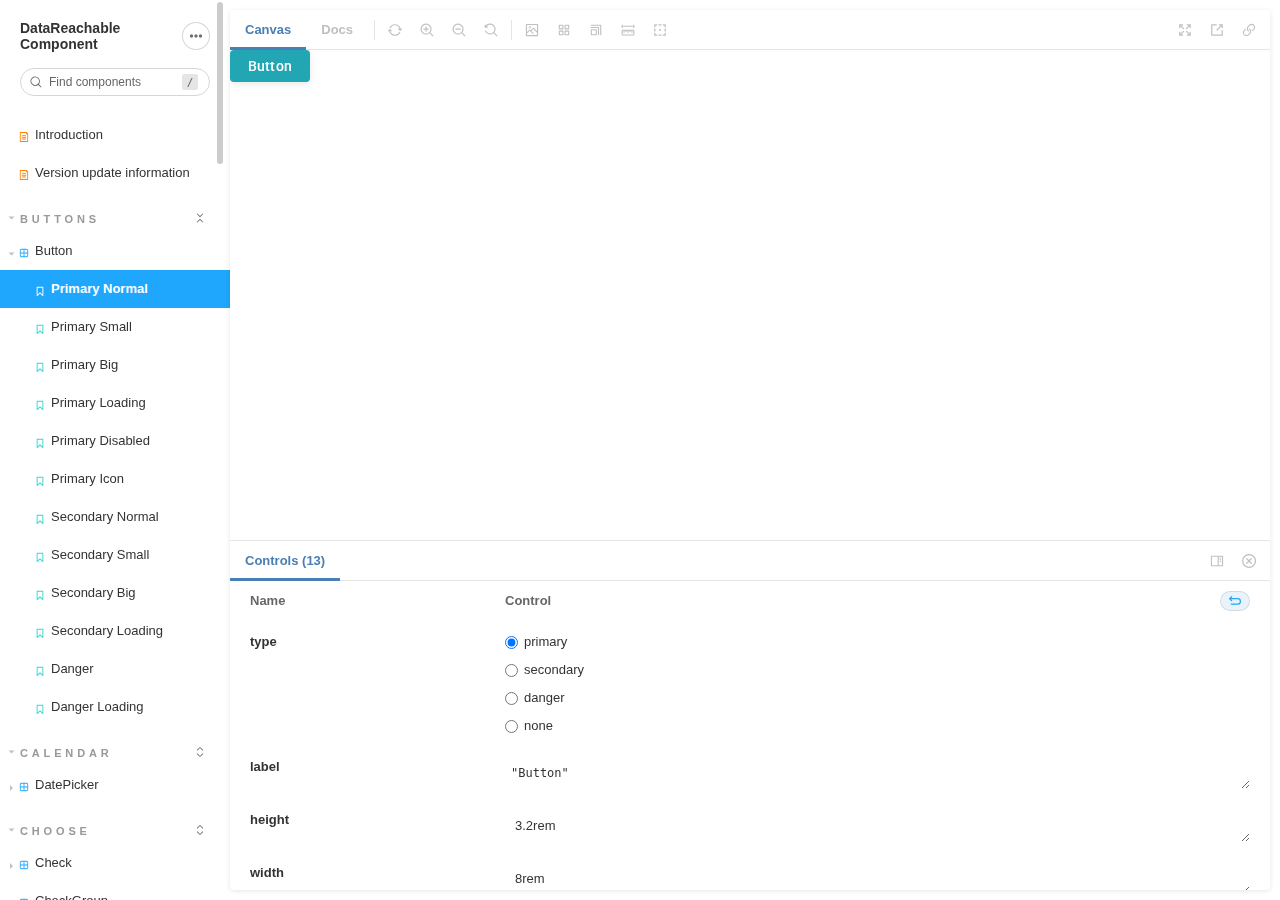
==== index.html @ a9576462 "Deploying to gh-pages from @ zhoubin-datareachable/storybook-docs@7073ff83289f459dd1b6358c4068d77d49" ====
<!doctype html><html lang="en"><head><link rel='icon' href='favicon.ico' type='image/x-icon'><meta charset="utf-8"/><title>Webpack App</title><meta name="viewport" content="width=device-width,initial-scale=1"/><style>html, body {
    overflow: hidden;
    height: 100%;
    width: 100%;
    margin: 0;
    padding: 0;
  }

  * {
    box-sizing: border-box;
  }</style><script>/* globals window */
  /* eslint-disable no-underscore-dangle */
  try {
    if (window.top !== window) {
      window.__REACT_DEVTOOLS_GLOBAL_HOOK__ = window.top.__REACT_DEVTOOLS_GLOBAL_HOOK__;
    }
  } catch (e) {
    // eslint-disable-next-line no-console
    console.warn('unable to connect to top frame for connecting dev tools');
  }

  window.onerror = function onerror(message, source, line, column, err) {
    if (window.CONFIG_TYPE !== 'DEVELOPMENT') return;
    // eslint-disable-next-line no-var, vars-on-top
    var xhr = new window.XMLHttpRequest();
    xhr.open('POST', '/runtime-error');
    xhr.setRequestHeader('Content-Type', 'application/json;charset=UTF-8');
    xhr.send(
      JSON.stringify({
        /* eslint-disable object-shorthand */
        message: message,
        source: source,
        line: line,
        column: column,
        error: err && { message: err.message, name: err.name, stack: err.stack },
        origin: 'manager',
        /* eslint-enable object-shorthand */
      })
    );
  };</script><style>/* [role="main"] {
        box-shadow: none !important;
    }
    .sidebar-container {
        border-right: 1px solid rgba(0, 0, 0, 0.1);
    }
    [data-selected="true"] {
        background-color: rgba(71, 141, 165, 0.5) !important;
    }*/

    .sidebar-item {
        line-height: 2rem;
        align-items: center !important;
    }
  /* .   .sidebar-item:not([data-selected="true"]):hover {
        background-color: rgba(71, 141, 165, 0.1) !important;
    }
    .sidebar-item svg {
        margin-top: 0 !important;
    }
    .sidebar-item span {
        margin-top: 0 !important;
    }
    .sidebar-item ~ a {
        visibility: hidden;
        opacity: 0;
    }
    [role="main"] > [class*="css"] > [class*="css"]:nth-child(2) {
        display: none;
    } */</style><style>#root[hidden],
      #docs-root[hidden] {
        display: none !important;
      }</style></head><link rel='icon' href='favicon.ico' type='image/x-icon'><body><div id="root"></div><div id="docs-root"></div><script>window['CONFIG_TYPE'] = "PRODUCTION";
          
      
          
            window['LOGLEVEL'] = "info";
          
      
          
            window['FEATURES'] = {"postcss":true,"emotionAlias":false,"warnOnLegacyHierarchySeparator":true,"buildStoriesJson":false,"storyStoreV7":false,"modernInlineRender":false,"breakingChangesV7":false,"interactionsDebugger":false,"babelModeV7":true,"argTypeTargetsV7":false,"previewMdx2":true};
          
      
          
      
          
      
          
            window['DOCS_MODE'] = false;</script><script src="runtime~main.6944901b0c52d4bd6587.manager.bundle.js"></script><script src="483.314c684b0f0c65be12e6.manager.bundle.js"></script><script src="main.fa3c6bc3e0040abac48f.manager.bundle.js"></script></body></html>
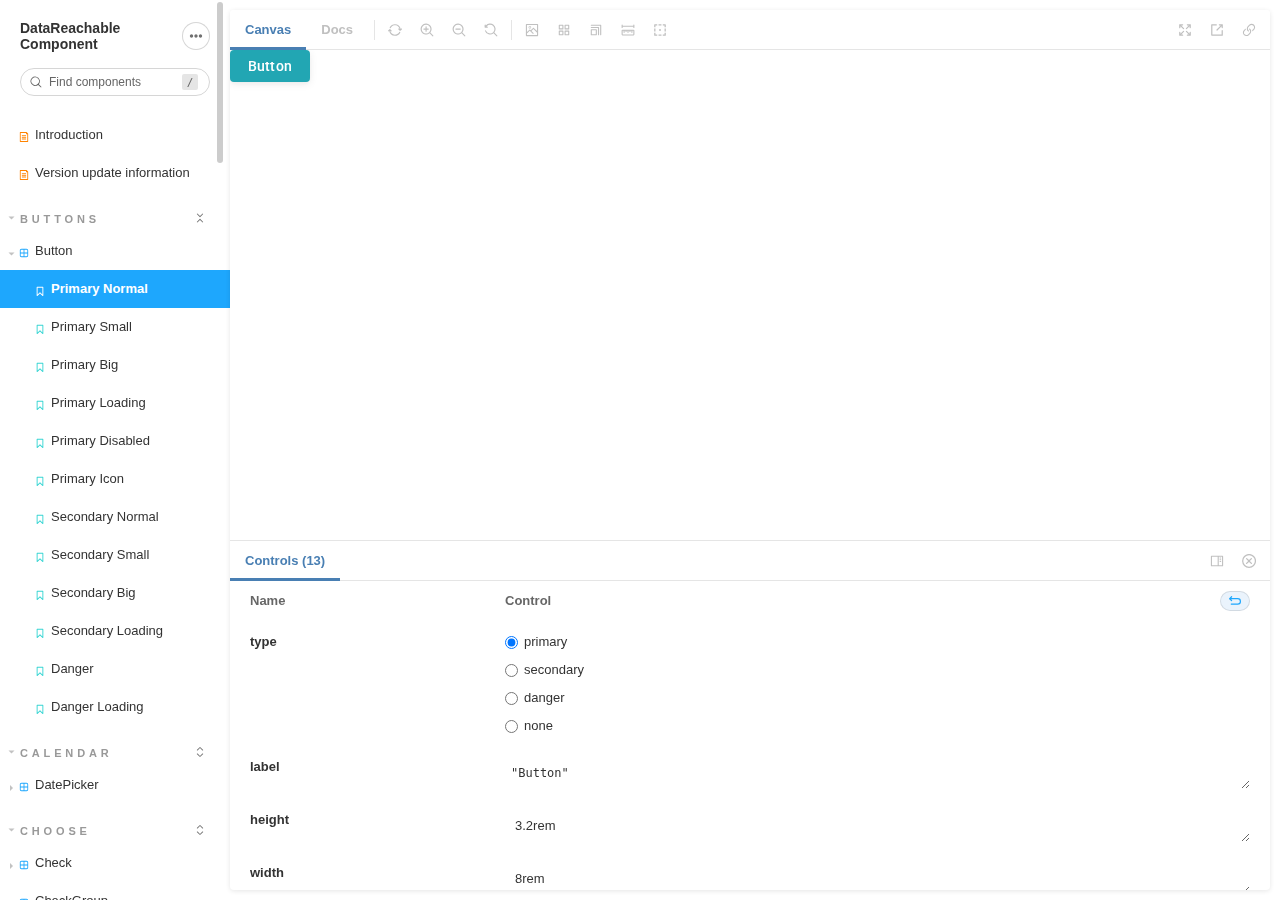
==== commit dce76eff: "Deploying to gh-pages from @ zhoubin-datareachable/storybook-docs@7073ff83289f459dd1b6358c4068d77d49" ====
--- a/index.html
+++ b/index.html
@@ -85,4 +85,4 @@
           
       
           
-            window['DOCS_MODE'] = false;</script><script src="runtime~main.6944901b0c52d4bd6587.manager.bundle.js"></script><script src="483.314c684b0f0c65be12e6.manager.bundle.js"></script><script src="main.fa3c6bc3e0040abac48f.manager.bundle.js"></script></body></html>+            window['DOCS_MODE'] = false;</script><script src="runtime~main.e629d0972bc06aa60538.manager.bundle.js"></script><script src="483.c1e799ca98728b579c51.manager.bundle.js"></script><script src="main.fa3c6bc3e0040abac48f.manager.bundle.js"></script></body></html>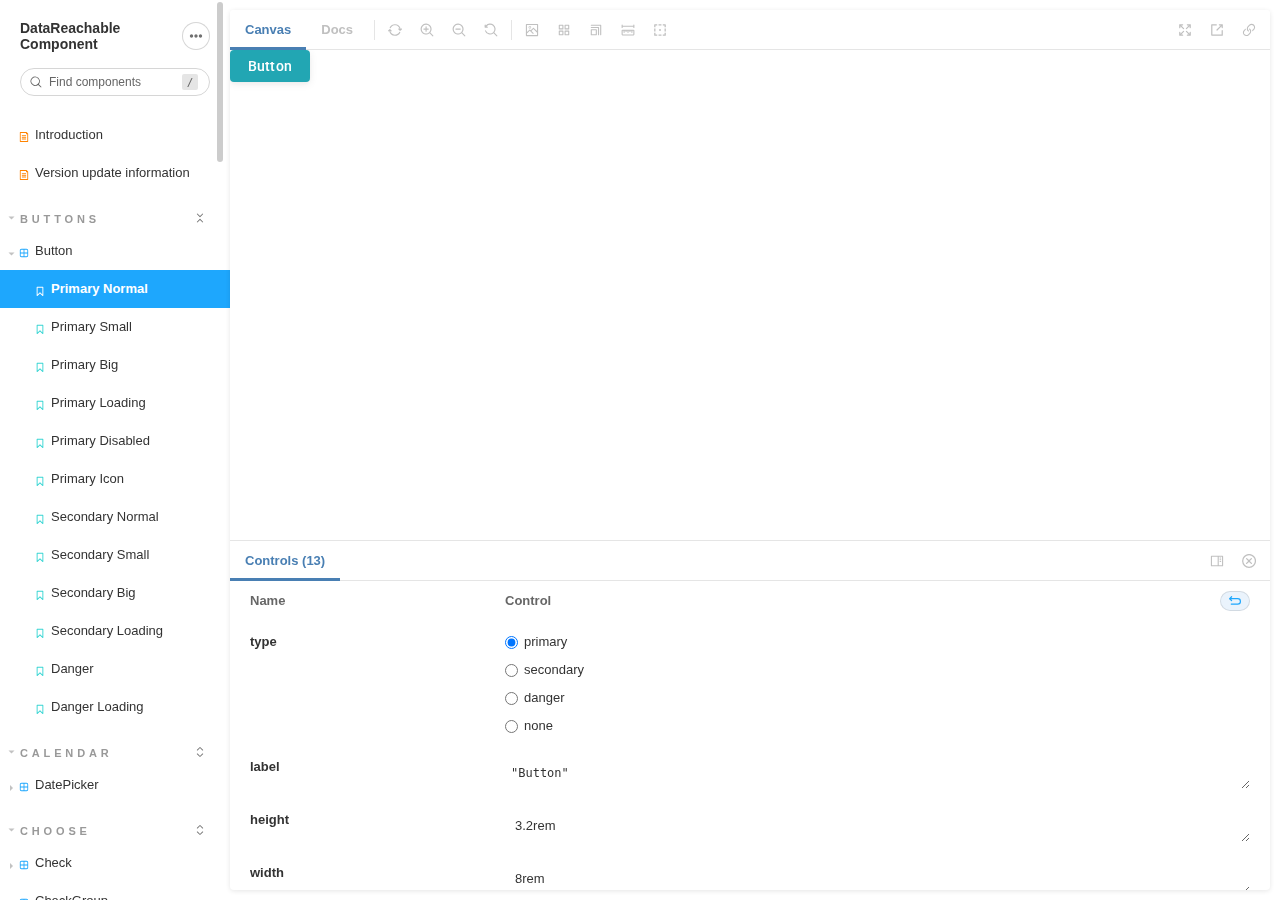
==== commit 85f25530: "Deploying to gh-pages from @ zhoubin-datareachable/storybook-docs@7073ff83289f459dd1b6358c4068d77d49" ====
--- a/index.html
+++ b/index.html
@@ -85,4 +85,4 @@
           
       
           
-            window['DOCS_MODE'] = false;</script><script src="runtime~main.e629d0972bc06aa60538.manager.bundle.js"></script><script src="483.c1e799ca98728b579c51.manager.bundle.js"></script><script src="main.fa3c6bc3e0040abac48f.manager.bundle.js"></script></body></html>+            window['DOCS_MODE'] = false;</script><script src="runtime~main.e629d0972bc06aa60538.manager.bundle.js"></script><script src="483.976049a27440ea045307.manager.bundle.js"></script><script src="main.fa3c6bc3e0040abac48f.manager.bundle.js"></script></body></html>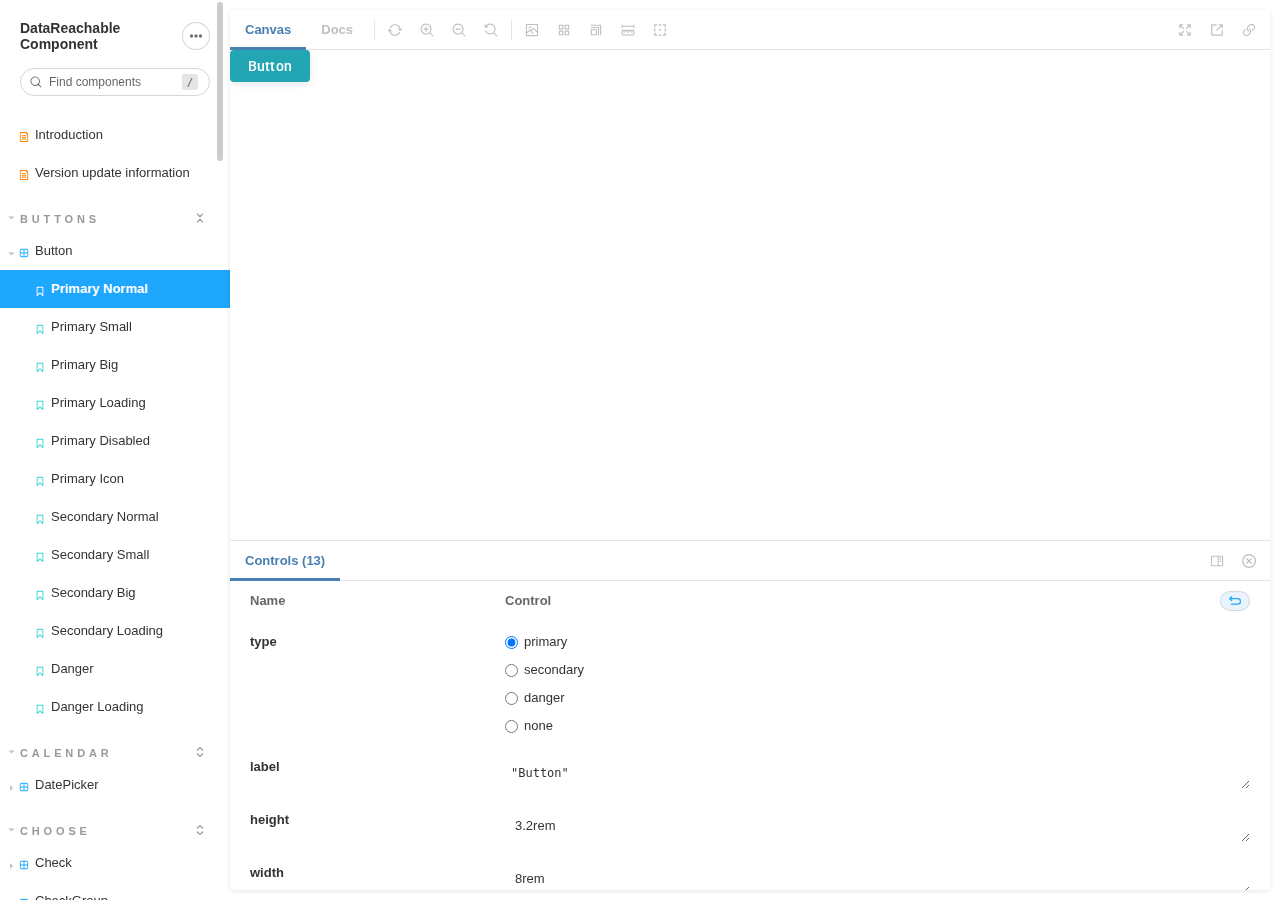
==== commit 03e78c76: "Deploying to gh-pages from @ zhoubin-datareachable/storybook-docs@7073ff83289f459dd1b6358c4068d77d49" ====
--- a/index.html
+++ b/index.html
@@ -85,4 +85,4 @@
           
       
           
-            window['DOCS_MODE'] = false;</script><script src="runtime~main.e629d0972bc06aa60538.manager.bundle.js"></script><script src="483.976049a27440ea045307.manager.bundle.js"></script><script src="main.fa3c6bc3e0040abac48f.manager.bundle.js"></script></body></html>+            window['DOCS_MODE'] = false;</script><script src="runtime~main.e629d0972bc06aa60538.manager.bundle.js"></script><script src="483.28f1e6557aeb1be20f7a.manager.bundle.js"></script><script src="main.fa3c6bc3e0040abac48f.manager.bundle.js"></script></body></html>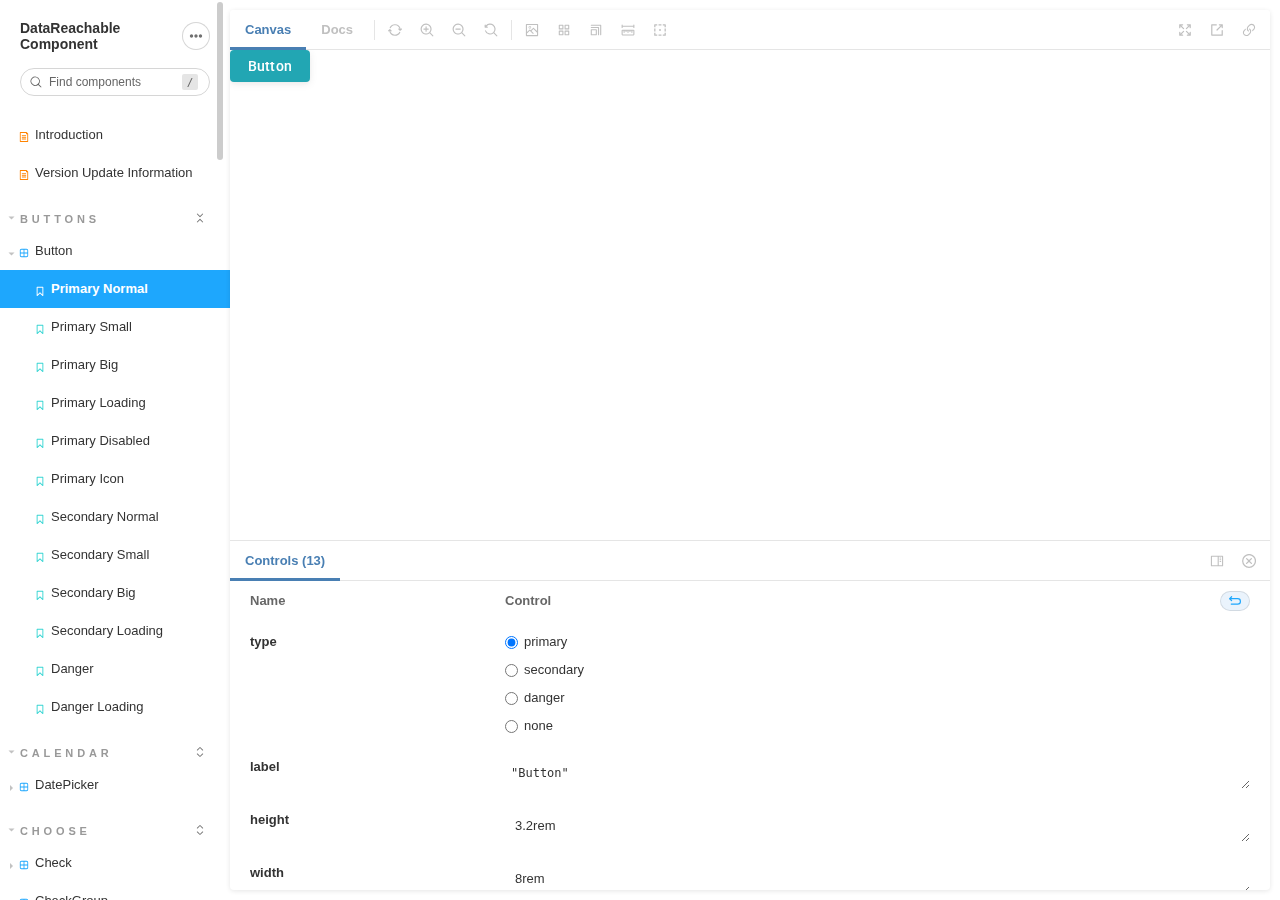
==== commit 7af98f02: "Deploying to gh-pages from @ zhoubin-datareachable/storybook-docs@7073ff83289f459dd1b6358c4068d77d49" ====
--- a/index.html
+++ b/index.html
@@ -85,4 +85,4 @@
           
       
           
-            window['DOCS_MODE'] = false;</script><script src="runtime~main.e629d0972bc06aa60538.manager.bundle.js"></script><script src="483.28f1e6557aeb1be20f7a.manager.bundle.js"></script><script src="main.fa3c6bc3e0040abac48f.manager.bundle.js"></script></body></html>+            window['DOCS_MODE'] = false;</script><script src="runtime~main.e629d0972bc06aa60538.manager.bundle.js"></script><script src="483.ea4c930bdaf8d0a87f7d.manager.bundle.js"></script><script src="main.fa3c6bc3e0040abac48f.manager.bundle.js"></script></body></html>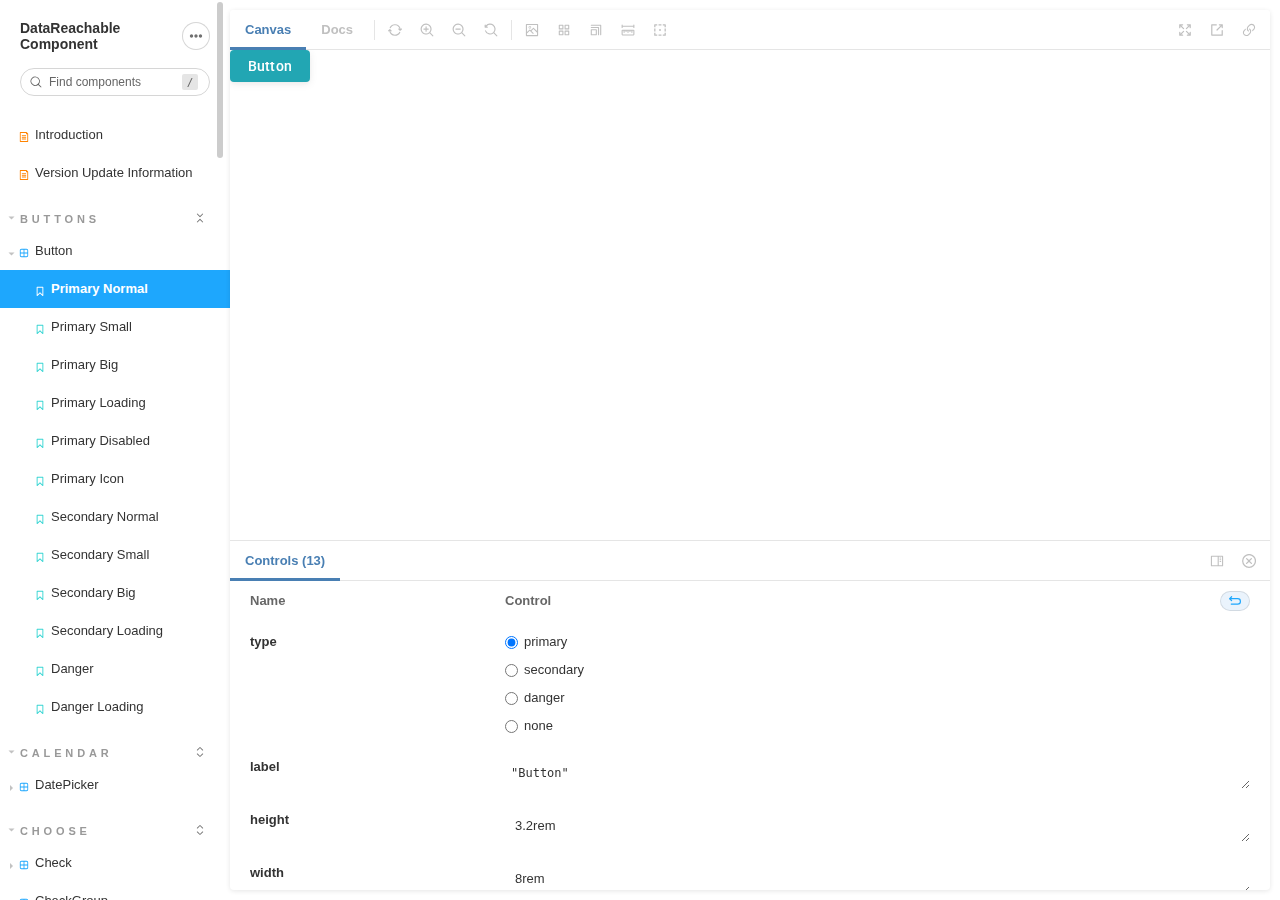
==== commit 9b2fd550: "Deploying to gh-pages from @ zhoubin-datareachable/storybook-docs@7073ff83289f459dd1b6358c4068d77d49" ====
--- a/index.html
+++ b/index.html
@@ -85,4 +85,4 @@
           
       
           
-            window['DOCS_MODE'] = false;</script><script src="runtime~main.e629d0972bc06aa60538.manager.bundle.js"></script><script src="483.ea4c930bdaf8d0a87f7d.manager.bundle.js"></script><script src="main.fa3c6bc3e0040abac48f.manager.bundle.js"></script></body></html>+            window['DOCS_MODE'] = false;</script><script src="runtime~main.e629d0972bc06aa60538.manager.bundle.js"></script><script src="483.54bdbbc30bbf32d18ff6.manager.bundle.js"></script><script src="main.fa3c6bc3e0040abac48f.manager.bundle.js"></script></body></html>